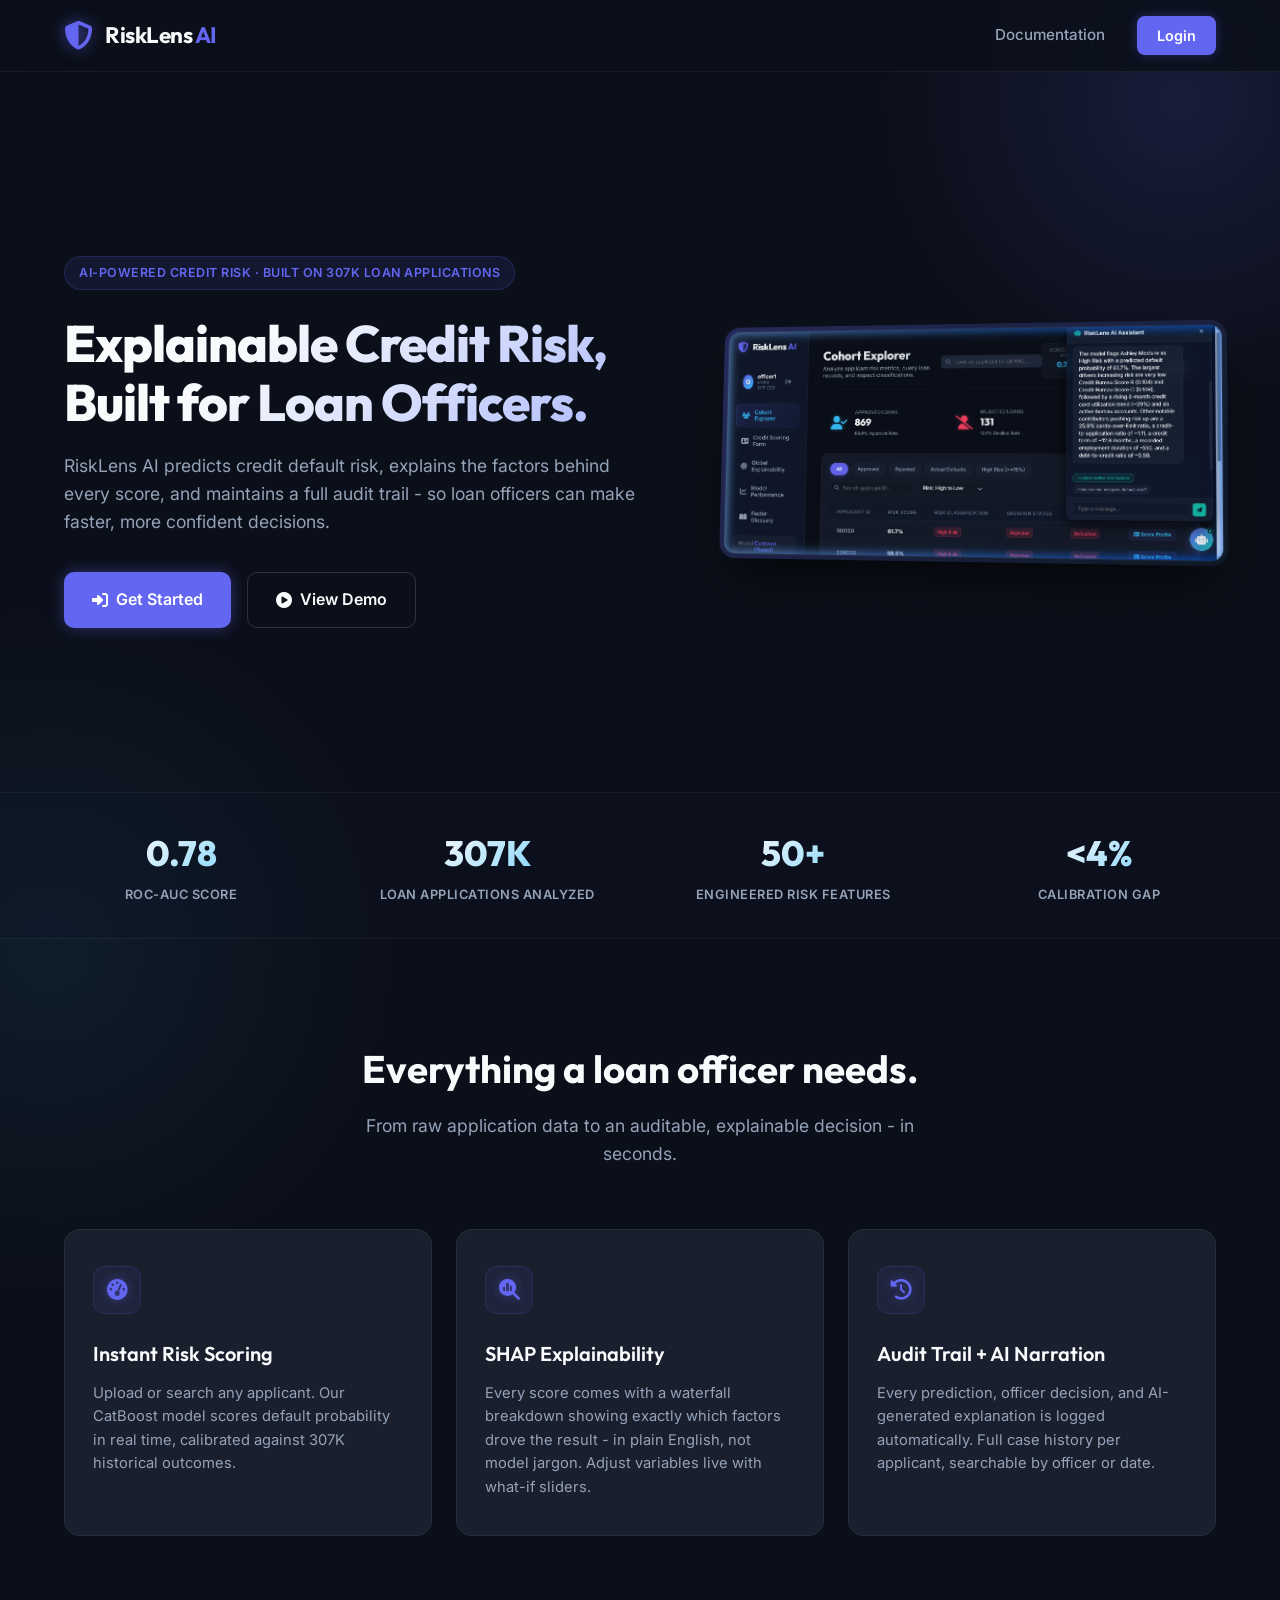
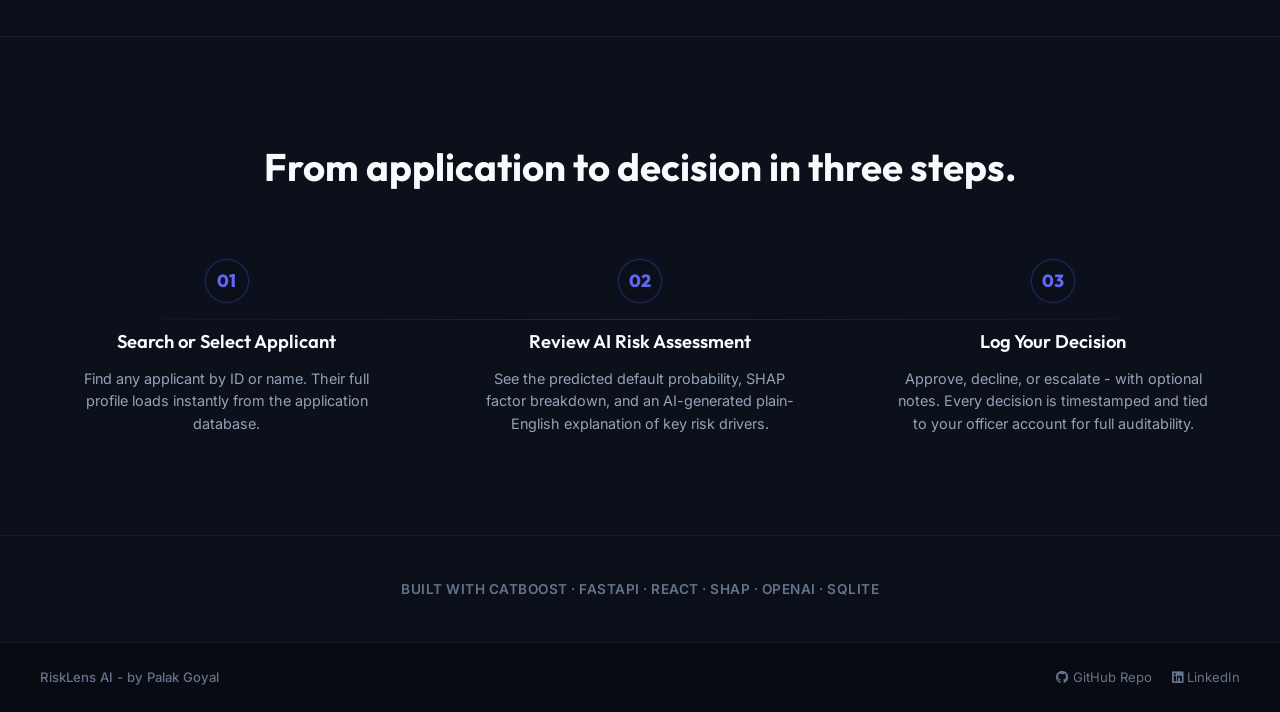
==== static/landing.html @ 4e6b3fc4 "Update project files, static pages, tests, and configuration ignoring .env and DB" ====
<!DOCTYPE html>
<html lang="en">

<head>
    <meta charset="UTF-8">
    <meta name="viewport" content="width=device-width, initial-scale=1.0">
    <title>RiskLens AI — Explainable Credit Risk Underwriting</title>
    <!-- Google Fonts -->
    <link rel="preconnect" href="https://fonts.googleapis.com">
    <link rel="preconnect" href="https://fonts.gstatic.com" crossorigin>
    <link
        href="https://fonts.googleapis.com/css2?family=Inter:wght@300;400;500;600;700&family=Outfit:wght@400;500;600;700;800&display=swap"
        rel="stylesheet">
    <!-- FontAwesome for icons -->
    <link rel="stylesheet" href="https://cdnjs.cloudflare.com/ajax/libs/font-awesome/6.4.0/css/all.min.css">

    <style>
        /* Shared design system with the dashboard */
        :root {
            --bg-color: #0b0f19;
            --sidebar-bg: #0f172a;
            --card-bg: rgba(30, 41, 59, 0.45);
            --card-border: rgba(255, 255, 255, 0.06);
            --card-border-glow: rgba(99, 102, 241, 0.15);

            --text-primary: #f8fafc;
            --text-secondary: #94a3b8;
            --text-muted: #64748b;

            --accent-blue: #38bdf8;
            --accent-indigo: #6366f1;
            --accent-teal: #14b8a6;
            --accent-crimson: #f43f5e;
            --accent-gold: #eab308;

            --font-primary: 'Inter', sans-serif;
            --font-heading: 'Outfit', sans-serif;
        }

        * {
            box-sizing: border-box;
            margin: 0;
            padding: 0;
        }

        body {
            background-color: var(--bg-color);
            color: var(--text-primary);
            font-family: var(--font-primary);
            overflow-x: hidden;
            line-height: 1.6;
        }

        /* Ambient glowing backgrounds */
        .ambient-glow-1 {
            position: absolute;
            top: -200px;
            right: -200px;
            width: 600px;
            height: 600px;
            background: radial-gradient(circle, rgba(99, 102, 241, 0.15) 0%, rgba(99, 102, 241, 0) 70%);
            z-index: -1;
            pointer-events: none;
        }

        .ambient-glow-2 {
            position: absolute;
            top: 600px;
            left: -300px;
            width: 700px;
            height: 700px;
            background: radial-gradient(circle, rgba(56, 189, 248, 0.08) 0%, rgba(56, 189, 248, 0) 70%);
            z-index: -1;
            pointer-events: none;
        }

        /* Header Navigation */
        header {
            position: sticky;
            top: 0;
            width: 100%;
            background: rgba(11, 15, 25, 0.8);
            backdrop-filter: blur(12px);
            -webkit-backdrop-filter: blur(12px);
            border-bottom: 1px solid var(--card-border);
            z-index: 100;
            transition: all 0.3s ease;
        }

        .nav-container {
            max-width: 1200px;
            margin: 0 auto;
            display: flex;
            align-items: center;
            justify-content: space-between;
            padding: 16px 24px;
        }

        .logo-area {
            display: flex;
            align-items: center;
            gap: 12px;
            text-decoration: none;
            color: inherit;
        }

        .logo-icon {
            font-size: 1.8rem;
            color: var(--accent-indigo);
            filter: drop-shadow(0 0 8px rgba(99, 102, 241, 0.6));
        }

        .logo-text {
            font-family: var(--font-heading);
            font-size: 1.4rem;
            font-weight: 700;
            letter-spacing: -0.5px;
        }

        .logo-accent {
            color: var(--accent-indigo);
        }

        .nav-right {
            display: flex;
            align-items: center;
            gap: 32px;
        }

        .nav-link {
            color: var(--text-secondary);
            text-decoration: none;
            font-size: 0.95rem;
            font-weight: 500;
            transition: color 0.2s ease;
        }

        .nav-link:hover {
            color: var(--text-primary);
        }

        .btn-login {
            background-color: var(--accent-indigo);
            color: #ffffff;
            border: none;
            padding: 8px 20px;
            border-radius: 8px;
            font-weight: 600;
            font-size: 0.9rem;
            cursor: pointer;
            text-decoration: none;
            transition: all 0.2s cubic-bezier(0.4, 0, 0.2, 1);
            box-shadow: 0 0 12px rgba(99, 102, 241, 0.3);
        }

        .btn-login:hover {
            transform: translateY(-1px);
            filter: brightness(1.15);
            box-shadow: 0 0 16px rgba(99, 102, 241, 0.5);
        }

        /* Hero Container */
        .hero-section {
            max-width: 1200px;
            margin: 0 auto;
            padding: 60px 24px 40px 24px;
            display: grid;
            grid-template-columns: 1.1fr 0.9fr;
            gap: 40px;
            align-items: center;
            min-height: calc(100vh - 180px);
        }

        .hero-left {
            display: flex;
            flex-direction: column;
            align-items: flex-start;
        }

        .hero-badge {
            background: rgba(99, 102, 241, 0.1);
            border: 1px solid rgba(99, 102, 241, 0.2);
            color: var(--accent-indigo);
            padding: 6px 14px;
            border-radius: 100px;
            font-size: 0.78rem;
            font-weight: 600;
            letter-spacing: 0.5px;
            margin-bottom: 24px;
            text-transform: uppercase;
        }

        .hero-headline {
            font-family: var(--font-heading);
            font-size: 3.2rem;
            font-weight: 800;
            line-height: 1.15;
            letter-spacing: -1px;
            margin-bottom: 20px;
            background: linear-gradient(135deg, var(--text-primary) 30%, #a5b4fc 100%);
            -webkit-background-clip: text;
            background-clip: text;
            -webkit-text-fill-color: transparent;
        }

        .hero-subheadline {
            color: var(--text-secondary);
            font-size: 1.1rem;
            line-height: 1.6;
            margin-bottom: 36px;
            max-width: 580px;
        }

        .hero-actions {
            display: flex;
            gap: 16px;
            width: 100%;
        }

        .btn-hero-primary {
            background-color: var(--accent-indigo);
            color: #ffffff;
            border: none;
            padding: 14px 28px;
            border-radius: 10px;
            font-weight: 600;
            font-size: 1rem;
            cursor: pointer;
            text-decoration: none;
            transition: all 0.2s ease;
            box-shadow: 0 0 16px rgba(99, 102, 241, 0.4);
            display: inline-flex;
            align-items: center;
            gap: 8px;
        }

        .btn-hero-primary:hover {
            transform: translateY(-2px);
            filter: brightness(1.15);
            box-shadow: 0 0 24px rgba(99, 102, 241, 0.6);
        }

        .btn-hero-secondary {
            background: transparent;
            color: var(--text-primary);
            border: 1px solid rgba(255, 255, 255, 0.15);
            padding: 14px 28px;
            border-radius: 10px;
            font-weight: 600;
            font-size: 1rem;
            cursor: pointer;
            text-decoration: none;
            transition: all 0.2s ease;
            display: inline-flex;
            align-items: center;
            gap: 8px;
        }

        .btn-hero-secondary:hover {
            background: rgba(255, 255, 255, 0.05);
            border-color: rgba(255, 255, 255, 0.3);
            transform: translateY(-2px);
        }

        .hero-right {
            display: flex;
            justify-content: center;
            position: relative;
        }

        .hero-screenshot-wrapper {
            position: relative;
            border-radius: 16px;
            padding: 4px;
            background: linear-gradient(135deg, rgba(99, 102, 241, 0.3) 0%, rgba(56, 189, 248, 0.05) 100%);
            box-shadow: 0 25px 50px -12px rgba(0, 0, 0, 0.7);
            transform: perspective(1000px) rotateY(-8deg) rotateX(4deg) scale(1.02);
            transition: transform 0.4s ease;
        }

        .hero-screenshot-wrapper:hover {
            transform: perspective(1000px) rotateY(0deg) rotateX(0deg) scale(1.05);
        }

        .hero-screenshot {
            display: block;
            max-width: 100%;
            height: auto;
            border-radius: 12px;
            border: 1px solid rgba(255, 255, 255, 0.05);
        }

        /* Stats Bar */
        .stats-section {
            border-top: 1px solid rgba(255, 255, 255, 0.05);
            border-bottom: 1px solid rgba(255, 255, 255, 0.05);
            background: rgba(15, 23, 42, 0.2);
            padding: 32px 24px;
            width: 100%;
        }

        .stats-container {
            max-width: 1200px;
            margin: 0 auto;
            display: grid;
            grid-template-columns: repeat(4, 1fr);
            gap: 24px;
            text-align: center;
        }

        .stat-card {
            display: flex;
            flex-direction: column;
            gap: 4px;
        }

        .stat-number {
            font-family: var(--font-heading);
            font-size: 2.2rem;
            font-weight: 800;
            background: linear-gradient(135deg, var(--text-primary) 30%, var(--accent-blue) 100%);
            -webkit-background-clip: text;
            background-clip: text;
            -webkit-text-fill-color: transparent;
        }

        .stat-label {
            color: var(--text-secondary);
            font-size: 0.8rem;
            font-weight: 600;
            letter-spacing: 0.5px;
            text-transform: uppercase;
        }

        /* Features Section */
        .features-section {
            max-width: 1200px;
            margin: 0 auto;
            padding: 100px 24px;
        }

        .section-header {
            text-align: center;
            margin-bottom: 60px;
        }

        .section-title {
            font-family: var(--font-heading);
            font-size: 2.4rem;
            font-weight: 700;
            margin-bottom: 12px;
        }

        .section-subtitle {
            color: var(--text-secondary);
            font-size: 1.1rem;
            max-width: 600px;
            margin: 0 auto;
        }

        .features-grid {
            display: grid;
            grid-template-columns: repeat(3, 1fr);
            gap: 24px;
        }

        .feature-card {
            background-color: #1a1f2e;
            border: 1px solid var(--card-border);
            border-radius: 16px;
            padding: 36px 28px;
            transition: all 0.3s cubic-bezier(0.4, 0, 0.2, 1);
            position: relative;
            overflow: hidden;
        }

        .feature-card:hover {
            transform: translateY(-4px);
            border-color: rgba(99, 102, 241, 0.25);
            background: linear-gradient(180deg, #111827 0%, rgba(30, 41, 59, 0.2) 100%);
            box-shadow: 0 12px 24px -10px rgba(99, 102, 241, 0.15);
        }

        .feature-icon-wrapper {
            width: 48px;
            height: 48px;
            background: rgba(99, 102, 241, 0.08);
            border: 1px solid rgba(99, 102, 241, 0.15);
            border-radius: 12px;
            display: flex;
            align-items: center;
            justify-content: center;
            margin-bottom: 24px;
        }

        .feature-icon {
            font-size: 1.3rem;
            color: var(--accent-indigo);
            filter: drop-shadow(0 0 4px rgba(99, 102, 241, 0.4));
        }

        .feature-title {
            font-family: var(--font-heading);
            font-size: 1.25rem;
            font-weight: 600;
            margin-bottom: 12px;
            color: var(--text-primary);
        }

        .feature-body {
            color: var(--text-secondary);
            font-size: 0.92rem;
            line-height: 1.6;
        }

        /* How It Works Section */
        .how-section {
            background: rgba(15, 23, 42, 0.15);
            border-top: 1px solid var(--card-border);
            border-bottom: 1px solid var(--card-border);
            padding: 100px 24px;
        }

        .how-container {
            max-width: 1200px;
            margin: 0 auto;
        }

        .flow-grid {
            display: grid;
            grid-template-columns: repeat(3, 1fr);
            gap: 40px;
            position: relative;
        }

        /* Connecting line for flow chart steps */
        .flow-grid::after {
            content: '';
            position: absolute;
            top: 60px;
            left: 10%;
            right: 10%;
            height: 1px;
            background: linear-gradient(90deg, rgba(99, 102, 241, 0.05) 0%, rgba(99, 102, 241, 0.25) 50%, rgba(99, 102, 241, 0.05) 100%);
            z-index: 1;
        }

        .flow-step {
            display: flex;
            flex-direction: column;
            align-items: center;
            text-align: center;
            position: relative;
            z-index: 2;
        }

        .step-number-pill {
            width: 44px;
            height: 44px;
            background: var(--bg-color);
            border: 1px solid rgba(99, 102, 241, 0.3);
            border-radius: 50%;
            display: flex;
            align-items: center;
            justify-content: center;
            color: var(--accent-indigo);
            font-family: var(--font-heading);
            font-weight: 800;
            font-size: 1.1rem;
            margin-bottom: 24px;
            box-shadow: 0 0 10px rgba(99, 102, 241, 0.1);
        }

        .flow-step:hover .step-number-pill {
            border-color: var(--accent-indigo);
            box-shadow: 0 0 14px rgba(99, 102, 241, 0.3);
            transform: scale(1.05);
            transition: all 0.2s ease;
        }

        .step-title {
            font-family: var(--font-heading);
            font-size: 1.15rem;
            font-weight: 600;
            margin-bottom: 12px;
            color: var(--text-primary);
        }

        .step-body {
            color: var(--text-secondary);
            font-size: 0.9rem;
            line-height: 1.55;
            max-width: 320px;
        }

        /* Tech Stack Strip */
        .tech-section {
            padding: 40px 24px;
            text-align: center;
        }

        .tech-text {
            color: var(--text-muted);
            font-size: 0.85rem;
            font-weight: 600;
            letter-spacing: 0.5px;
            text-transform: uppercase;
        }

        /* Footer */
        footer {
            border-top: 1px solid var(--card-border);
            padding: 24px;
            background-color: #080b12;
        }

        .footer-container {
            max-width: 1200px;
            margin: 0 auto;
            display: flex;
            justify-content: space-between;
            align-items: center;
            font-size: 0.82rem;
            color: var(--text-muted);
        }

        .footer-left {
            font-weight: 500;
        }

        .footer-right {
            display: flex;
            gap: 20px;
        }

        .footer-link {
            color: var(--text-muted);
            text-decoration: none;
            transition: color 0.2s ease;
            display: inline-flex;
            align-items: center;
            gap: 4px;
        }

        .footer-link:hover {
            color: var(--text-secondary);
        }

        /* Responsive Breakpoints */
        @media (max-width: 1024px) {
            .hero-section {
                grid-template-columns: 1fr;
                text-align: center;
                gap: 50px;
                padding-top: 40px;
            }

            .hero-left {
                align-items: center;
            }

            .hero-subheadline {
                margin-left: auto;
                margin-right: auto;
            }

            .hero-actions {
                justify-content: center;
            }

            .hero-screenshot-wrapper {
                transform: none !important;
                max-width: 600px;
            }

            .stats-container {
                grid-template-columns: repeat(2, 1fr);
                gap: 32px;
            }

            .features-grid {
                grid-template-columns: 1fr;
                gap: 24px;
                max-width: 500px;
                margin: 0 auto;
            }

            .flow-grid {
                grid-template-columns: 1fr;
                gap: 48px;
            }

            .flow-grid::after {
                display: none;
            }

            .step-body {
                max-width: 400px;
            }
        }

        @media (max-width: 640px) {
            .hero-headline {
                font-size: 2.2rem;
            }

            .hero-actions {
                flex-direction: column;
                width: 100%;
                max-width: 320px;
            }

            .btn-hero-primary,
            .btn-hero-secondary {
                justify-content: center;
                width: 100%;
            }

            .stats-container {
                grid-template-columns: 1fr;
            }

            .footer-container {
                flex-direction: column;
                gap: 16px;
                text-align: center;
            }
        }
    </style>
</head>

<body>

    <!-- Ambient background glow structures -->
    <div class="ambient-glow-1"></div>
    <div class="ambient-glow-2"></div>

    <!-- Top Sticky Navigation Bar -->
    <header>
        <div class="nav-container">
            <a href="/" class="logo-area">
                <i class="fa-solid fa-shield-halved logo-icon"></i>
                <span class="logo-text">RiskLens <span class="logo-accent">AI</span></span>
            </a>
            <div class="nav-right">
                <a href="#" class="nav-link">Documentation</a>
                <a href="/login" class="btn-login">Login</a>
            </div>
        </div>
    </header>

    <!-- Main Hero fold - two columns on desktop -->
    <section class="hero-section">
        <div class="hero-left">
            <div class="hero-badge">AI-Powered Credit Risk · Built on 307K Loan Applications</div>
            <h1 class="hero-headline">Explainable Credit Risk, Built for Loan Officers.</h1>
            <p class="hero-subheadline">
                RiskLens AI predicts credit default risk, explains the factors behind every score, and maintains a full
                audit trail - so loan officers can make faster, more confident decisions.
            </p>
            <div class="hero-actions">
                <a href="/login" class="btn-hero-primary">
                    <i class="fa-solid fa-right-to-bracket"></i> Get Started
                </a>
                <a href="/login?demo=true" class="btn-hero-secondary">
                    <i class="fa-solid fa-circle-play"></i> View Demo
                </a>
            </div>
        </div>
        <div class="hero-right">
            <div class="hero-screenshot-wrapper">
                <img src="/static/dashboard_preview.png" alt="RiskLens AI Underwriting Explorer"
                    class="hero-screenshot">
            </div>
        </div>
    </section>

    <!-- Center stats bar strip -->
    <section class="stats-section">
        <div class="stats-container">
            <div class="stat-card">
                <span class="stat-number">0.78</span>
                <span class="stat-label">ROC-AUC Score</span>
            </div>
            <div class="stat-card">
                <span class="stat-number">307K</span>
                <span class="stat-label">Loan Applications Analyzed</span>
            </div>
            <div class="stat-card">
                <span class="stat-number">50+</span>
                <span class="stat-label">Engineered Risk Features</span>
            </div>
            <div class="stat-card">
                <span class="stat-number">&lt;4%</span>
                <span class="stat-label">Calibration Gap</span>
            </div>
        </div>
    </section>

    <!-- Features Section - three cards -->
    <section class="features-section">
        <div class="section-header">
            <h2 class="section-title">Everything a loan officer needs.</h2>
            <p class="section-subtitle">From raw application data to an auditable, explainable decision - in seconds.
            </p>
        </div>
        <div class="features-grid">
            <!-- Card 1 -->
            <div class="feature-card">
                <div class="feature-icon-wrapper">
                    <i class="fa-solid fa-gauge-high feature-icon"></i>
                </div>
                <h3 class="feature-title">Instant Risk Scoring</h3>
                <p class="feature-body">
                    Upload or search any applicant. Our CatBoost model scores default probability in real time,
                    calibrated against 307K historical outcomes.
                </p>
            </div>
            <!-- Card 2 -->
            <div class="feature-card">
                <div class="feature-icon-wrapper">
                    <i class="fa-solid fa-magnifying-glass-chart feature-icon"></i>
                </div>
                <h3 class="feature-title">SHAP Explainability</h3>
                <p class="feature-body">
                    Every score comes with a waterfall breakdown showing exactly which factors drove the result - in
                    plain English, not model jargon. Adjust variables live with what-if sliders.
                </p>
            </div>
            <!-- Card 3 -->
            <div class="feature-card">
                <div class="feature-icon-wrapper">
                    <i class="fa-solid fa-clock-rotate-left feature-icon"></i>
                </div>
                <h3 class="feature-title">Audit Trail + AI Narration</h3>
                <p class="feature-body">
                    Every prediction, officer decision, and AI-generated explanation is logged automatically. Full case
                    history per applicant, searchable by officer or date.
                </p>
            </div>
        </div>
    </section>

    <!-- How it Works section -->
    <section class="how-section">
        <div class="how-container">
            <div class="section-header">
                <h2 class="section-title">From application to decision in three steps.</h2>
            </div>
            <div class="flow-grid">
                <!-- Step 1 -->
                <div class="flow-step">
                    <div class="step-number-pill">01</div>
                    <h3 class="step-title">Search or Select Applicant</h3>
                    <p class="step-body">
                        Find any applicant by ID or name. Their full profile loads instantly from the application
                        database.
                    </p>
                </div>
                <!-- Step 2 -->
                <div class="flow-step">
                    <div class="step-number-pill">02</div>
                    <h3 class="step-title">Review AI Risk Assessment</h3>
                    <p class="step-body">
                        See the predicted default probability, SHAP factor breakdown, and an AI-generated plain-English
                        explanation of key risk drivers.
                    </p>
                </div>
                <!-- Step 3 -->
                <div class="flow-step">
                    <div class="step-number-pill">03</div>
                    <h3 class="step-title">Log Your Decision</h3>
                    <p class="step-body">
                        Approve, decline, or escalate - with optional notes. Every decision is timestamped and tied to
                        your officer account for full auditability.
                    </p>
                </div>
            </div>
        </div>
    </section>

    <!-- Tech Stack Strip -->
    <section class="tech-section">
        <span class="tech-text">Built with CatBoost · FastAPI · React · SHAP · OpenAI · SQLite</span>
    </section>

    <!-- Footer -->
    <footer>
        <div class="footer-container">
            <div class="footer-left">
                RiskLens AI - by Palak Goyal
            </div>
            <div class="footer-right">
                <a href="https://github.com/PalakGoyal6/RiskLens-AI" class="footer-link" target="_blank"
                    rel="noopener noreferrer">
                    <i class="fa-brands fa-github"></i> GitHub Repo
                </a>
                <a href="https://www.linkedin.com/in/palakgoyal2006/" class="footer-link" target="_blank"
                    rel="noopener noreferrer">
                    <i class="fa-brands fa-linkedin"></i> LinkedIn
                </a>
            </div>
        </div>
    </footer>

</body>

</html>
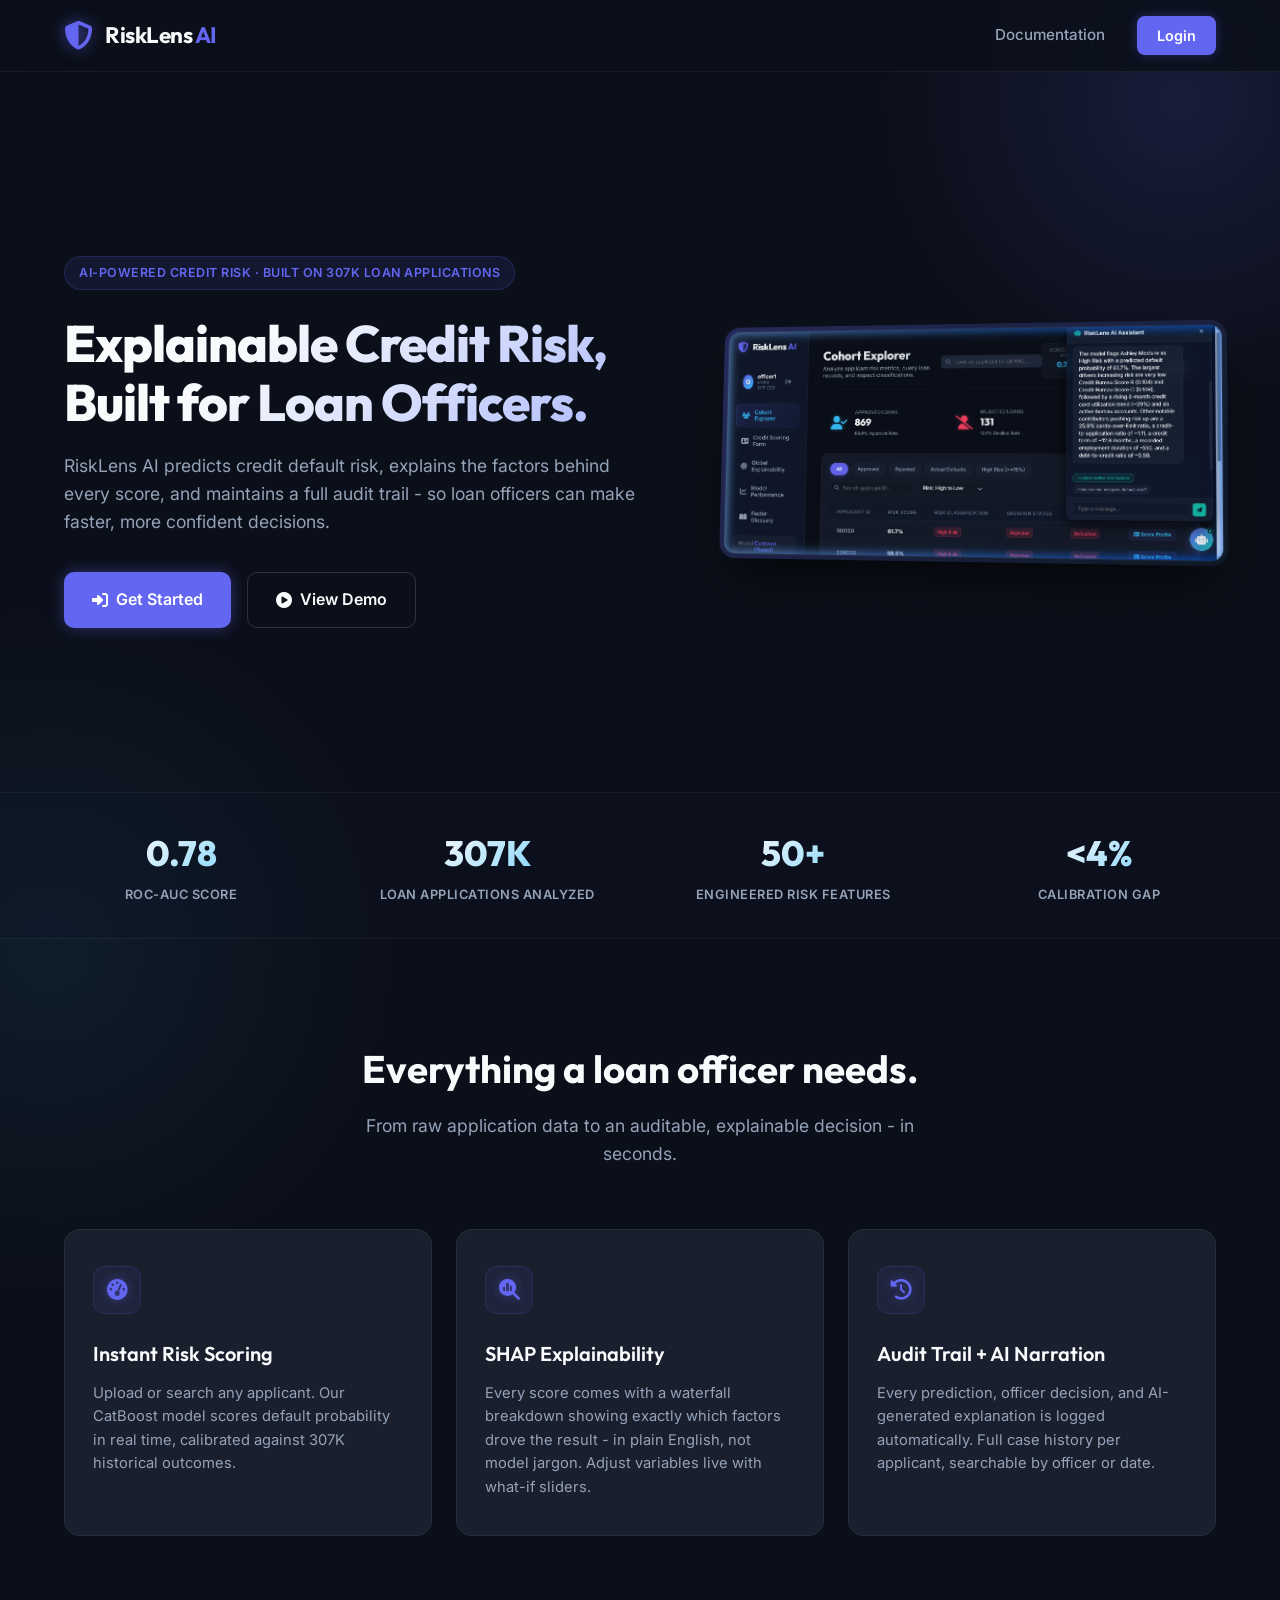
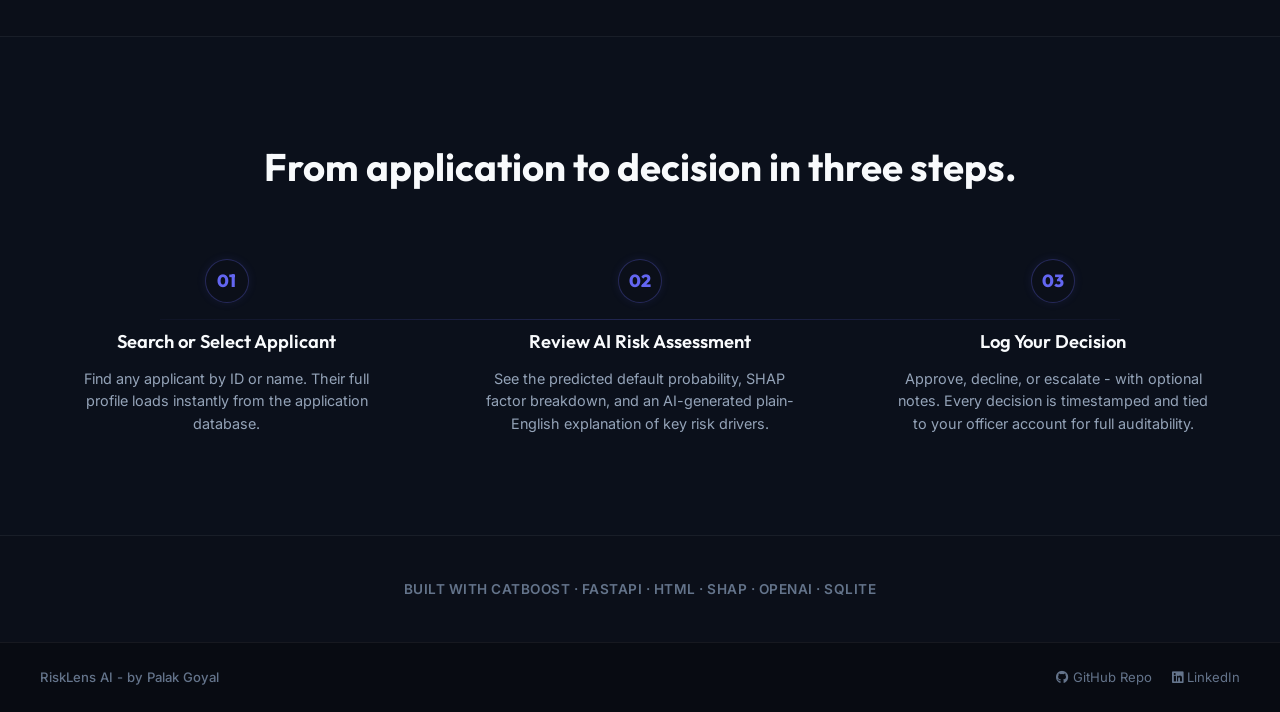
==== commit 7d5f7138: "Update in landing.html" ====
--- a/static/landing.html
+++ b/static/landing.html
@@ -643,7 +643,7 @@
                 <span class="logo-text">RiskLens <span class="logo-accent">AI</span></span>
             </a>
             <div class="nav-right">
-                <a href="#" class="nav-link">Documentation</a>
+                <a href="https://github.com/PalakGoyal6/RiskLens-AI#readme" target="_blank" class="nav-link">Documentation</a>
                 <a href="/login" class="btn-login">Login</a>
             </div>
         </div>
@@ -781,7 +781,7 @@
 
     <!-- Tech Stack Strip -->
     <section class="tech-section">
-        <span class="tech-text">Built with CatBoost · FastAPI · React · SHAP · OpenAI · SQLite</span>
+        <span class="tech-text">Built with CatBoost · FastAPI · HTML · SHAP · OpenAI · SQLite</span>
     </section>
 
     <!-- Footer -->
@@ -805,4 +805,4 @@
 
 </body>
 
-</html>+</html>
